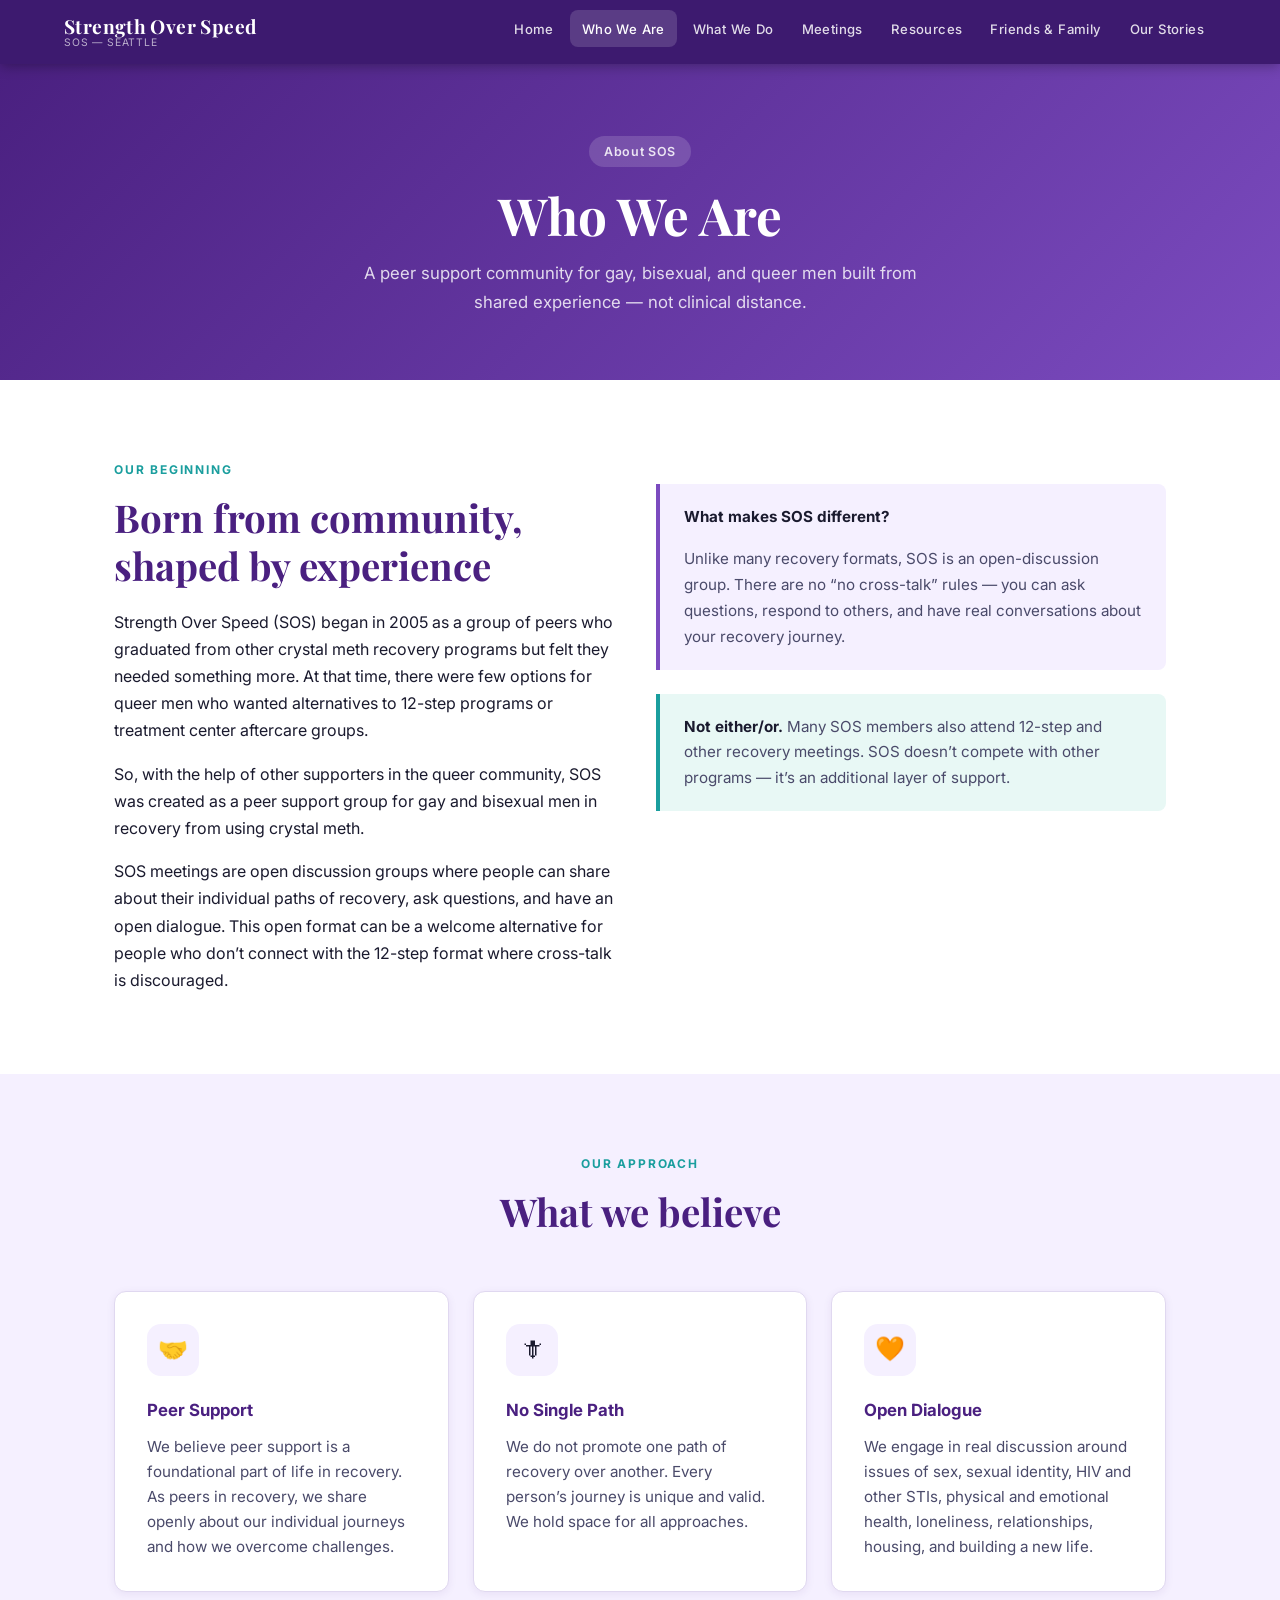
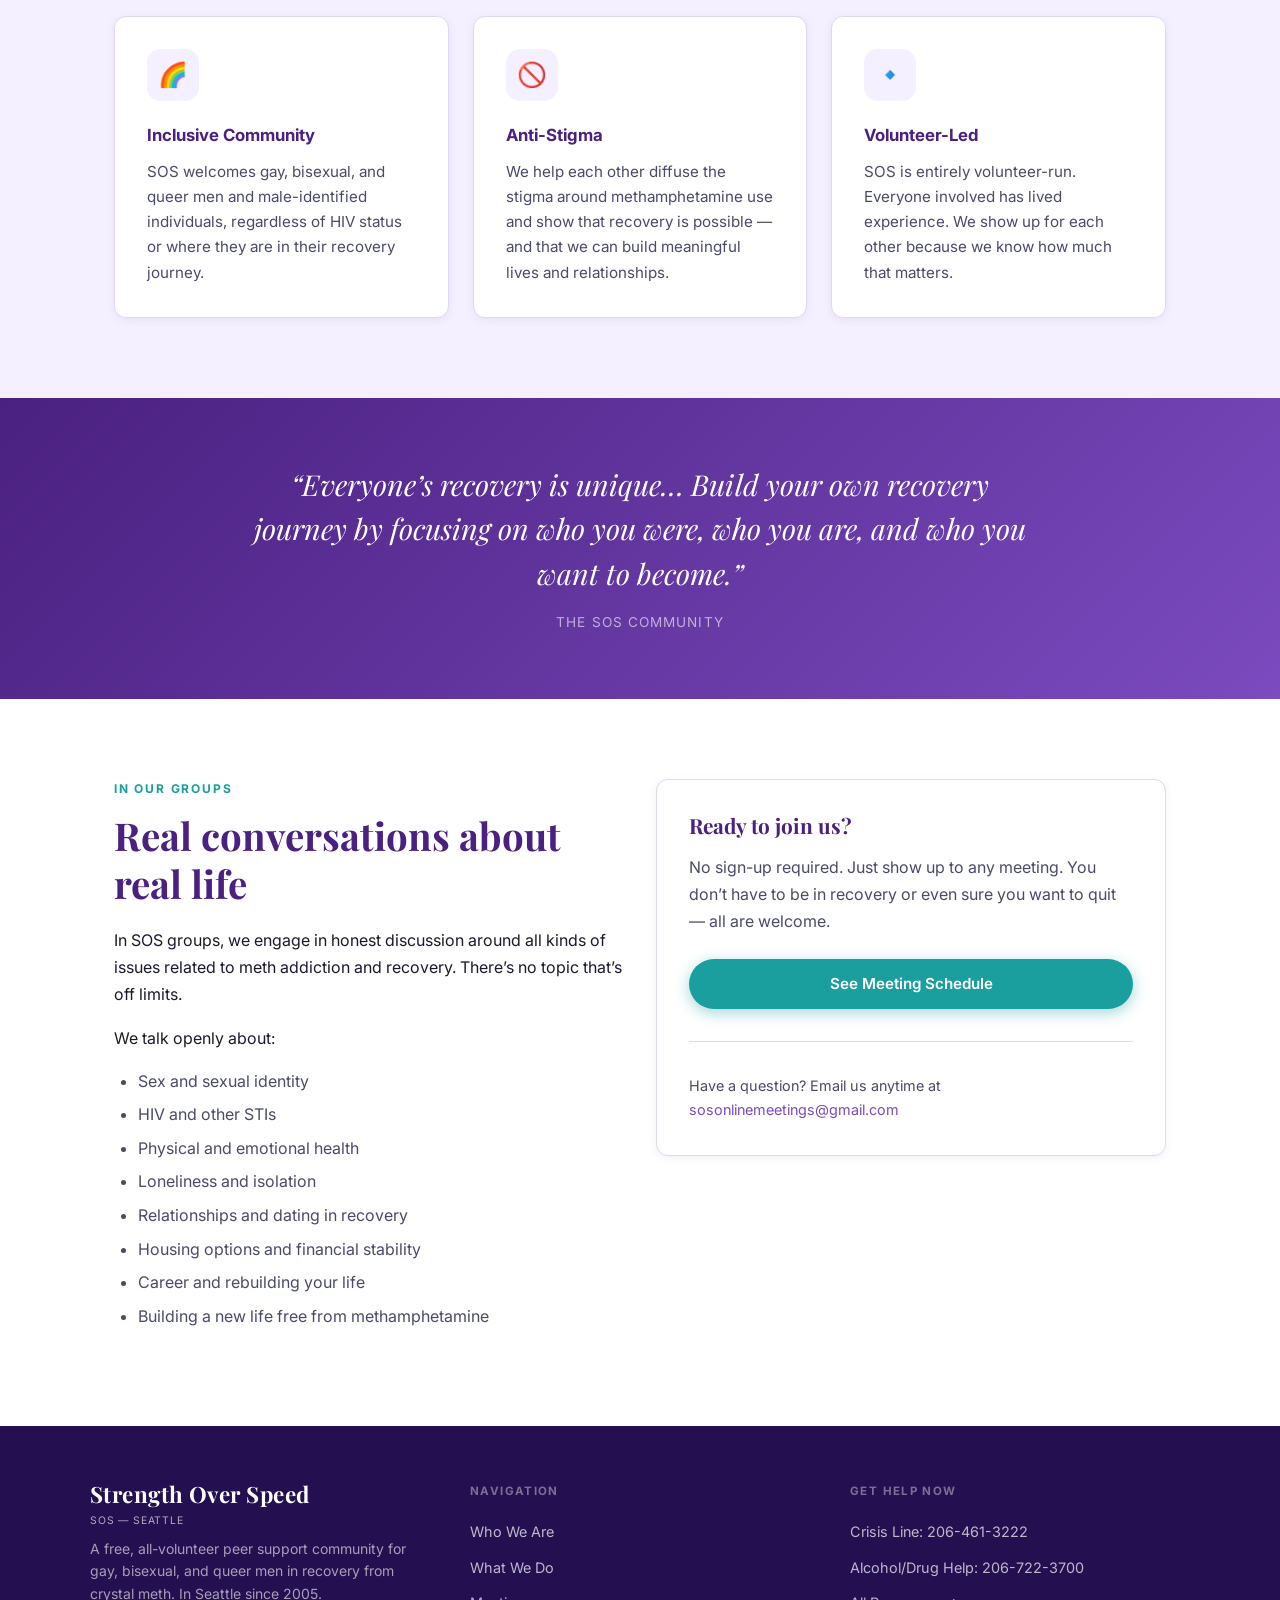
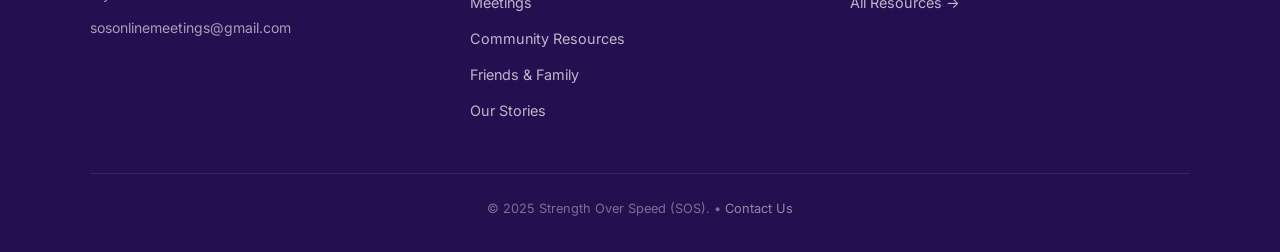
==== about.html @ fee7158a "Add files via upload" ====
<!DOCTYPE html>
<html lang="en">
<head>
  <meta charset="UTF-8">
  <meta name="viewport" content="width=device-width, initial-scale=1.0">
  <title>Who We Are — Strength Over Speed (SOS)</title>
  <meta name="description" content="Learn about Strength Over Speed (SOS) — a peer-led crystal meth recovery community for gay, bisexual, and queer men in Seattle, founded in 2005.">
  <link rel="stylesheet" href="style.css">
</head>
<body>

<nav class="nav" role="navigation">
  <div class="nav__inner">
    <a class="nav__logo" href="index.html">
      <span class="nav__logo-main">Strength Over Speed</span>
      <span class="nav__logo-sub">SOS &mdash; Seattle</span>
    </a>
    <button class="nav__toggle" aria-label="Toggle menu" onclick="this.classList.toggle('open'); document.getElementById('navlinks').classList.toggle('open')">
      <span></span><span></span><span></span>
    </button>
    <ul class="nav__links" id="navlinks">
      <li><a href="index.html">Home</a></li>
      <li><a href="about.html" class="active">Who We Are</a></li>
      <li><a href="what-we-do.html">What We Do</a></li>
      <li><a href="meetings.html">Meetings</a></li>
      <li><a href="resources.html">Resources</a></li>
      <li><a href="friends-family.html">Friends &amp; Family</a></li>
      <li><a href="our-stories.html">Our Stories</a></li>
    </ul>
  </div>
</nav>

<section class="page-hero">
  <span class="pill" style="background: rgba(255,255,255,0.15); color: rgba(255,255,255,0.85); border-color: transparent; margin-bottom: 1rem;">About SOS</span>
  <h1 class="page-hero__title">Who We Are</h1>
  <p class="page-hero__desc">
    A peer support community for gay, bisexual, and queer men built from shared experience &mdash; not clinical distance.
  </p>
</section>

<section class="section section--alt">
  <div class="container">
    <div class="grid-2">
      <div>
        <p class="section-header__eyebrow" style="text-align:left;">Our Beginning</p>
        <h2 style="margin-bottom: 1.25rem;">Born from community, shaped by experience</h2>
        <p>
          Strength Over Speed (SOS) began in 2005 as a group of peers who graduated from
          other crystal meth recovery programs but felt they needed something more.
          At that time, there were few options for queer men who wanted alternatives to
          12-step programs or treatment center aftercare groups.
        </p>
        <p>
          So, with the help of other supporters in the queer community, SOS was created
          as a peer support group for gay and bisexual men in recovery from using crystal meth.
        </p>
        <p>
          SOS meetings are open discussion groups where people can share about their individual
          paths of recovery, ask questions, and have an open dialogue. This open format can be
          a welcome alternative for people who don&rsquo;t connect with the 12-step format
          where cross-talk is discouraged.
        </p>
      </div>
      <div>
        <div class="callout">
          <p>
            <strong>What makes SOS different?</strong>
          </p>
          <p>
            Unlike many recovery formats, SOS is an open-discussion group. There are no
            &ldquo;no cross-talk&rdquo; rules &mdash; you can ask questions, respond to others,
            and have real conversations about your recovery journey.
          </p>
        </div>
        <div class="callout callout--teal" style="margin-top: 1rem;">
          <p>
            <strong>Not either/or.</strong> Many SOS members also attend 12-step
            and other recovery meetings. SOS doesn&rsquo;t compete with other programs &mdash;
            it&rsquo;s an additional layer of support.
          </p>
        </div>
      </div>
    </div>
  </div>
</section>

<!-- Our Approach -->
<section class="section section--tinted">
  <div class="container">
    <div class="section-header">
      <p class="section-header__eyebrow">Our Approach</p>
      <h2 class="section-header__title">What we believe</h2>
    </div>
    <div class="grid-3">
      <div class="card">
        <div class="card__icon">&#129309;</div>
        <p class="card__title">Peer Support</p>
        <p class="card__body">
          We believe peer support is a foundational part of life in recovery.
          As peers in recovery, we share openly about our individual journeys
          and how we overcome challenges.
        </p>
      </div>
      <div class="card">
        <div class="card__icon">&#128481;</div>
        <p class="card__title">No Single Path</p>
        <p class="card__body">
          We do not promote one path of recovery over another. Every person&rsquo;s
          journey is unique and valid. We hold space for all approaches.
        </p>
      </div>
      <div class="card">
        <div class="card__icon">&#129505;</div>
        <p class="card__title">Open Dialogue</p>
        <p class="card__body">
          We engage in real discussion around issues of sex, sexual identity,
          HIV and other STIs, physical and emotional health, loneliness, relationships,
          housing, and building a new life.
        </p>
      </div>
      <div class="card">
        <div class="card__icon">&#127752;</div>
        <p class="card__title">Inclusive Community</p>
        <p class="card__body">
          SOS welcomes gay, bisexual, and queer men and male-identified individuals,
          regardless of HIV status or where they are in their recovery journey.
        </p>
      </div>
      <div class="card">
        <div class="card__icon">&#128683;</div>
        <p class="card__title">Anti-Stigma</p>
        <p class="card__body">
          We help each other diffuse the stigma around methamphetamine use and show
          that recovery is possible &mdash; and that we can build meaningful lives and
          relationships.
        </p>
      </div>
      <div class="card">
        <div class="card__icon">&#128313;</div>
        <p class="card__title">Volunteer-Led</p>
        <p class="card__body">
          SOS is entirely volunteer-run. Everyone involved has lived experience.
          We show up for each other because we know how much that matters.
        </p>
      </div>
    </div>
  </div>
</section>

<!-- Quote -->
<div class="quote-block">
  <p class="quote-block__text">
    &ldquo;Everyone&rsquo;s recovery is unique&hellip;
    Build your own recovery journey by focusing on who you were, who you are,
    and who you want to become.&rdquo;
  </p>
  <p class="quote-block__attr">The SOS Community</p>
</div>

<!-- What We Talk About -->
<section class="section section--alt">
  <div class="container">
    <div class="grid-2">
      <div>
        <p class="section-header__eyebrow" style="text-align:left;">In Our Groups</p>
        <h2 style="margin-bottom: 1.25rem;">Real conversations about real life</h2>
        <p>
          In SOS groups, we engage in honest discussion around all kinds of issues related to
          meth addiction and recovery. There&rsquo;s no topic that&rsquo;s off limits.
        </p>
        <p>We talk openly about:</p>
        <ul style="color: var(--text-mid);">
          <li>Sex and sexual identity</li>
          <li>HIV and other STIs</li>
          <li>Physical and emotional health</li>
          <li>Loneliness and isolation</li>
          <li>Relationships and dating in recovery</li>
          <li>Housing options and financial stability</li>
          <li>Career and rebuilding your life</li>
          <li>Building a new life free from methamphetamine</li>
        </ul>
      </div>
      <div>
        <div class="card">
          <h3 style="margin-bottom: 1rem; font-size: 1.3rem;">Ready to join us?</h3>
          <p style="color: var(--text-mid); margin-bottom: 1.5rem;">
            No sign-up required. Just show up to any meeting. You don&rsquo;t have to be
            in recovery or even sure you want to quit &mdash; all are welcome.
          </p>
          <a href="meetings.html" class="btn btn--primary" style="width: 100%; text-align: center; display: block;">
            See Meeting Schedule
          </a>
          <div class="divider"></div>
          <p style="font-size: 0.9rem; color: var(--text-mid);">
            Have a question? Email us anytime at<br>
            <a href="mailto:sosonlinemeetings@gmail.com">sosonlinemeetings@gmail.com</a>
          </p>
        </div>
      </div>
    </div>
  </div>
</section>

<footer class="footer">
  <div class="footer__inner">
    <div class="footer__brand">
      <a class="nav__logo" href="index.html" style="margin-bottom: 0.75rem;">
        <span class="nav__logo-main">Strength Over Speed</span>
        <span class="nav__logo-sub">SOS &mdash; Seattle</span>
      </a>
      <p>A free, all-volunteer peer support community for gay, bisexual, and queer men in recovery from crystal meth. In Seattle since 2005.</p>
      <p style="margin-top: 0.75rem;"><a href="mailto:sosonlinemeetings@gmail.com" style="color: rgba(255,255,255,0.6);">sosonlinemeetings@gmail.com</a></p>
    </div>
    <div>
      <p class="footer__heading">Navigation</p>
      <ul class="footer__links">
        <li><a href="about.html">Who We Are</a></li>
        <li><a href="what-we-do.html">What We Do</a></li>
        <li><a href="meetings.html">Meetings</a></li>
        <li><a href="resources.html">Community Resources</a></li>
        <li><a href="friends-family.html">Friends &amp; Family</a></li>
        <li><a href="our-stories.html">Our Stories</a></li>
      </ul>
    </div>
    <div>
      <p class="footer__heading">Get Help Now</p>
      <ul class="footer__links">
        <li><a href="tel:206-461-3222">Crisis Line: 206-461-3222</a></li>
        <li><a href="tel:206-722-3700">Alcohol/Drug Help: 206-722-3700</a></li>
        <li><a href="resources.html">All Resources &rarr;</a></li>
      </ul>
    </div>
  </div>
  <div class="footer__bottom">
    <p>&copy; 2025 Strength Over Speed (SOS). &bull; <a href="mailto:sosonlinemeetings@gmail.com">Contact Us</a></p>
  </div>
</footer>

</body>
</html>
---- style.css ----
/* ============================================================
   Strength Over Speed (SOS) — Modern Website Stylesheet
   ============================================================ */

/* --- Google Fonts --- */
@import url('https://fonts.googleapis.com/css2?family=Inter:wght@300;400;500;600;700&family=Playfair+Display:wght@600;700&display=swap');

/* --- CSS Variables --- */
:root {
  --purple-deep:   #4A2080;
  --purple-mid:    #7B4BBF;
  --purple-light:  #E8DEFF;
  --purple-pale:   #F5F0FF;
  --teal:          #1A9E9E;
  --teal-dark:     #147070;
  --pink:          #D4358E;
  --text-dark:     #1A1A2E;
  --text-mid:      #4A4A6A;
  --text-light:    #767698;
  --bg:            #FAFAF8;
  --white:         #FFFFFF;
  --border:        #E0D8F0;
  --nav-bg:        #3D1A6F;
  --footer-bg:     #240F50;
  --shadow-sm:     0 2px 8px rgba(74, 32, 128, 0.08);
  --shadow-md:     0 4px 20px rgba(74, 32, 128, 0.12);
  --shadow-lg:     0 8px 40px rgba(74, 32, 128, 0.18);
  --radius:        12px;
  --radius-sm:     8px;
  --transition:    all 0.25s ease;
}

/* --- Reset & Base --- */
*, *::before, *::after { box-sizing: border-box; margin: 0; padding: 0; }

html { scroll-behavior: smooth; font-size: 16px; }

body {
  font-family: 'Inter', system-ui, sans-serif;
  background: var(--bg);
  color: var(--text-dark);
  line-height: 1.7;
  -webkit-font-smoothing: antialiased;
}

img { max-width: 100%; display: block; }

a { color: var(--purple-mid); text-decoration: none; transition: var(--transition); }
a:hover { color: var(--teal); }

/* --- Typography --- */
h1, h2, h3, h4 {
  font-family: 'Playfair Display', Georgia, serif;
  line-height: 1.25;
  color: var(--purple-deep);
}
h1 { font-size: clamp(2rem, 5vw, 3.2rem); }
h2 { font-size: clamp(1.6rem, 3.5vw, 2.4rem); }
h3 { font-size: clamp(1.2rem, 2.5vw, 1.6rem); }
h4 { font-size: 1.1rem; }

p { margin-bottom: 1rem; }
p:last-child { margin-bottom: 0; }

ul, ol { padding-left: 1.5rem; margin-bottom: 1rem; }
li { margin-bottom: 0.4rem; }

/* --- Layout --- */
.container {
  width: 100%;
  max-width: 1100px;
  margin: 0 auto;
  padding: 0 1.5rem;
}

.section {
  padding: 5rem 0;
}
.section--alt {
  background: var(--white);
}
.section--tinted {
  background: var(--purple-pale);
}

/* --- Navigation --- */
.nav {
  background: var(--nav-bg);
  position: sticky;
  top: 0;
  z-index: 1000;
  box-shadow: 0 2px 12px rgba(0,0,0,0.3);
}

.nav__inner {
  display: flex;
  align-items: center;
  justify-content: space-between;
  padding: 0 1.5rem;
  height: 64px;
  max-width: 1200px;
  margin: 0 auto;
}

.nav__logo {
  display: flex;
  flex-direction: column;
  line-height: 1.1;
  text-decoration: none;
}
.nav__logo-main {
  font-family: 'Playfair Display', serif;
  font-size: 1.2rem;
  font-weight: 700;
  color: #FFFFFF;
  letter-spacing: 0.02em;
}
.nav__logo-sub {
  font-size: 0.65rem;
  font-weight: 400;
  color: rgba(255,255,255,0.65);
  letter-spacing: 0.08em;
  text-transform: uppercase;
}

.nav__links {
  display: flex;
  list-style: none;
  padding: 0;
  margin: 0;
  gap: 0.25rem;
}

.nav__links a {
  display: block;
  padding: 0.45rem 0.75rem;
  color: rgba(255,255,255,0.85);
  font-size: 0.82rem;
  font-weight: 500;
  letter-spacing: 0.03em;
  border-radius: var(--radius-sm);
  text-decoration: none;
  transition: var(--transition);
  white-space: nowrap;
}
.nav__links a:hover,
.nav__links a.active {
  background: rgba(255,255,255,0.15);
  color: #FFFFFF;
}

/* Hamburger */
.nav__toggle {
  display: none;
  flex-direction: column;
  gap: 5px;
  cursor: pointer;
  padding: 6px;
  background: none;
  border: none;
}
.nav__toggle span {
  display: block;
  width: 24px;
  height: 2px;
  background: #FFFFFF;
  border-radius: 2px;
  transition: var(--transition);
}

/* --- Hero --- */
.hero {
  background: linear-gradient(135deg, var(--purple-deep) 0%, #6B3FA0 60%, var(--teal-dark) 100%);
  color: white;
  padding: 7rem 1.5rem 6rem;
  text-align: center;
  position: relative;
  overflow: hidden;
}
.hero::before {
  content: '';
  position: absolute;
  inset: 0;
  background: url("data:image/svg+xml,%3Csvg width='60' height='60' viewBox='0 0 60 60' xmlns='http://www.w3.org/2000/svg'%3E%3Cg fill='none' fill-rule='evenodd'%3E%3Cg fill='%23ffffff' fill-opacity='0.04'%3E%3Cpath d='M36 34v-4h-2v4h-4v2h4v4h2v-4h4v-2h-4zm0-30V0h-2v4h-4v2h4v4h2V6h4V4h-4zM6 34v-4H4v4H0v2h4v4h2v-4h4v-2H6zM6 4V0H4v4H0v2h4v4h2V6h4V4H6z'/%3E%3C/g%3E%3C/g%3E%3C/svg%3E");
}

.hero__eyebrow {
  font-size: 0.8rem;
  font-weight: 600;
  letter-spacing: 0.15em;
  text-transform: uppercase;
  color: rgba(255,255,255,0.7);
  margin-bottom: 1.25rem;
}
.hero__title {
  font-family: 'Playfair Display', serif;
  font-size: clamp(2.2rem, 6vw, 4rem);
  font-weight: 700;
  color: #FFFFFF;
  margin-bottom: 1.5rem;
  position: relative;
}
.hero__title em {
  font-style: normal;
  color: #A8EDEA;
}
.hero__tagline {
  font-size: clamp(1rem, 2.5vw, 1.25rem);
  color: rgba(255,255,255,0.88);
  max-width: 680px;
  margin: 0 auto 2rem;
  line-height: 1.65;
  position: relative;
}
.hero__tagline strong {
  color: #FDE8D0;
}
.hero__cta-group {
  display: flex;
  gap: 1rem;
  justify-content: center;
  flex-wrap: wrap;
  position: relative;
}

/* --- Buttons --- */
.btn {
  display: inline-block;
  padding: 0.75rem 1.75rem;
  border-radius: 50px;
  font-weight: 600;
  font-size: 0.95rem;
  text-decoration: none;
  cursor: pointer;
  transition: var(--transition);
  white-space: nowrap;
}
.btn--primary {
  background: var(--teal);
  color: #FFFFFF;
  box-shadow: 0 4px 15px rgba(26,158,158,0.4);
}
.btn--primary:hover {
  background: var(--teal-dark);
  transform: translateY(-2px);
  box-shadow: 0 6px 20px rgba(26,158,158,0.5);
  color: #FFFFFF;
}
.btn--outline {
  background: transparent;
  border: 2px solid rgba(255,255,255,0.7);
  color: #FFFFFF;
}
.btn--outline:hover {
  background: rgba(255,255,255,0.15);
  border-color: #FFFFFF;
  color: #FFFFFF;
  transform: translateY(-2px);
}
.btn--purple {
  background: var(--purple-deep);
  color: #FFFFFF;
  box-shadow: var(--shadow-sm);
}
.btn--purple:hover {
  background: var(--purple-mid);
  transform: translateY(-2px);
  color: #FFFFFF;
}

/* --- Cards --- */
.card {
  background: var(--white);
  border-radius: var(--radius);
  padding: 2rem;
  box-shadow: var(--shadow-sm);
  border: 1px solid var(--border);
  transition: var(--transition);
}
.card:hover {
  box-shadow: var(--shadow-md);
  transform: translateY(-3px);
}
.card__icon {
  width: 52px;
  height: 52px;
  background: var(--purple-pale);
  border-radius: 14px;
  display: flex;
  align-items: center;
  justify-content: center;
  font-size: 1.5rem;
  margin-bottom: 1.25rem;
}
.card__title {
  font-family: 'Inter', sans-serif;
  font-weight: 700;
  font-size: 1.05rem;
  color: var(--purple-deep);
  margin-bottom: 0.6rem;
}
.card__body {
  color: var(--text-mid);
  font-size: 0.95rem;
  line-height: 1.65;
}

/* --- Grid Layouts --- */
.grid-3 {
  display: grid;
  grid-template-columns: repeat(auto-fit, minmax(280px, 1fr));
  gap: 1.5rem;
}
.grid-2 {
  display: grid;
  grid-template-columns: repeat(auto-fit, minmax(320px, 1fr));
  gap: 2rem;
  align-items: start;
}

/* --- Section Headers --- */
.section-header {
  text-align: center;
  max-width: 680px;
  margin: 0 auto 3.5rem;
}
.section-header__eyebrow {
  font-size: 0.75rem;
  font-weight: 700;
  letter-spacing: 0.15em;
  text-transform: uppercase;
  color: var(--teal);
  margin-bottom: 0.75rem;
}
.section-header__title {
  margin-bottom: 1rem;
}
.section-header__desc {
  color: var(--text-mid);
  font-size: 1.05rem;
}

/* --- Page Hero (inner pages) --- */
.page-hero {
  background: linear-gradient(135deg, var(--purple-deep) 0%, #7B4BBF 100%);
  padding: 4.5rem 1.5rem 4rem;
  text-align: center;
  color: white;
}
.page-hero__title {
  color: #FFFFFF;
  margin-bottom: 0.75rem;
}
.page-hero__desc {
  color: rgba(255,255,255,0.82);
  font-size: 1.05rem;
  max-width: 560px;
  margin: 0 auto;
}

/* --- Quote Block --- */
.quote-block {
  background: linear-gradient(135deg, var(--purple-deep), var(--purple-mid));
  color: white;
  padding: 4rem 2rem;
  text-align: center;
  position: relative;
}
.quote-block__text {
  font-family: 'Playfair Display', serif;
  font-size: clamp(1.3rem, 3vw, 1.8rem);
  font-style: italic;
  line-height: 1.55;
  max-width: 780px;
  margin: 0 auto 1rem;
  color: #FFFFFF;
}
.quote-block__attr {
  font-size: 0.85rem;
  color: rgba(255,255,255,0.6);
  letter-spacing: 0.08em;
  text-transform: uppercase;
}

/* --- Meetings Table --- */
.meetings-table {
  width: 100%;
  border-collapse: separate;
  border-spacing: 0;
  border-radius: var(--radius);
  overflow: hidden;
  box-shadow: var(--shadow-md);
}
.meetings-table thead {
  background: var(--purple-deep);
  color: white;
}
.meetings-table thead th {
  padding: 1rem 1.5rem;
  text-align: left;
  font-family: 'Inter', sans-serif;
  font-weight: 600;
  font-size: 0.85rem;
  letter-spacing: 0.06em;
  text-transform: uppercase;
}
.meetings-table tbody tr {
  background: var(--white);
  border-bottom: 1px solid var(--border);
  transition: var(--transition);
}
.meetings-table tbody tr:last-child { border-bottom: none; }
.meetings-table tbody tr:hover { background: var(--purple-pale); }
.meetings-table td {
  padding: 1rem 1.5rem;
  font-size: 0.95rem;
  color: var(--text-dark);
  vertical-align: middle;
}
.meetings-table td:first-child {
  font-weight: 600;
  color: var(--purple-deep);
}
.badge {
  display: inline-block;
  padding: 0.2rem 0.65rem;
  border-radius: 20px;
  font-size: 0.73rem;
  font-weight: 600;
  letter-spacing: 0.04em;
  text-transform: uppercase;
}
.badge--online {
  background: #D0F7F0;
  color: var(--teal-dark);
}
.badge--inperson {
  background: var(--purple-light);
  color: var(--purple-deep);
}

/* --- Resource Cards --- */
.resource-section__title {
  font-family: 'Inter', sans-serif;
  font-size: 0.7rem;
  font-weight: 700;
  letter-spacing: 0.12em;
  text-transform: uppercase;
  color: var(--teal-dark);
  border-bottom: 2px solid var(--teal);
  padding-bottom: 0.5rem;
  margin-bottom: 1.25rem;
}
.resource-list {
  list-style: none;
  padding: 0;
  margin: 0;
}
.resource-list li {
  padding: 0.85rem 0;
  border-bottom: 1px solid var(--border);
  display: flex;
  flex-direction: column;
  gap: 0.2rem;
}
.resource-list li:last-child { border-bottom: none; }
.resource-list .resource-name {
  font-weight: 600;
  color: var(--text-dark);
  font-size: 0.95rem;
}
.resource-list .resource-phone {
  font-size: 0.85rem;
  color: var(--teal-dark);
}
.resource-list .resource-desc {
  font-size: 0.82rem;
  color: var(--text-mid);
}
.resource-list a {
  font-size: 0.82rem;
  color: var(--purple-mid);
}

/* --- Callout Box --- */
.callout {
  background: var(--purple-pale);
  border-left: 4px solid var(--purple-mid);
  border-radius: 0 var(--radius-sm) var(--radius-sm) 0;
  padding: 1.25rem 1.5rem;
  margin: 1.5rem 0;
}
.callout--teal {
  background: #E8F8F5;
  border-left-color: var(--teal);
}
.callout p { color: var(--text-mid); font-size: 0.95rem; }
.callout strong { color: var(--text-dark); }

/* --- Footer --- */
.footer {
  background: var(--footer-bg);
  color: rgba(255,255,255,0.75);
  padding: 3.5rem 1.5rem 2rem;
}
.footer__inner {
  max-width: 1100px;
  margin: 0 auto;
  display: grid;
  grid-template-columns: repeat(auto-fit, minmax(220px, 1fr));
  gap: 2.5rem;
}
.footer__brand .nav__logo-main {
  font-size: 1.4rem;
  margin-bottom: 0.5rem;
}
.footer__brand p {
  font-size: 0.875rem;
  line-height: 1.6;
  color: rgba(255,255,255,0.6);
  margin-bottom: 0;
}
.footer__heading {
  font-family: 'Inter', sans-serif;
  font-size: 0.72rem;
  font-weight: 700;
  letter-spacing: 0.12em;
  text-transform: uppercase;
  color: rgba(255,255,255,0.4);
  margin-bottom: 1rem;
}
.footer__links {
  list-style: none;
  padding: 0;
  margin: 0;
}
.footer__links li { margin-bottom: 0.55rem; }
.footer__links a {
  color: rgba(255,255,255,0.7);
  font-size: 0.9rem;
  text-decoration: none;
  transition: var(--transition);
}
.footer__links a:hover { color: #FFFFFF; }

.footer__bottom {
  max-width: 1100px;
  margin: 2.5rem auto 0;
  padding-top: 1.5rem;
  border-top: 1px solid rgba(255,255,255,0.1);
  text-align: center;
  font-size: 0.8rem;
  color: rgba(255,255,255,0.4);
}
.footer__bottom a { color: rgba(255,255,255,0.5); }
.footer__bottom a:hover { color: #FFFFFF; }

/* --- Utility --- */
.text-center { text-align: center; }
.mt-1 { margin-top: 1rem; }
.mt-2 { margin-top: 2rem; }
.mt-3 { margin-top: 3rem; }
.mb-2 { margin-bottom: 2rem; }

.pill {
  display: inline-block;
  background: var(--purple-pale);
  color: var(--purple-mid);
  border: 1px solid var(--purple-light);
  border-radius: 50px;
  padding: 0.25rem 0.9rem;
  font-size: 0.78rem;
  font-weight: 600;
  letter-spacing: 0.05em;
}

.divider {
  height: 1px;
  background: var(--border);
  margin: 2rem 0;
}

/* --- Responsive --- */
@media (max-width: 768px) {
  .nav__links {
    display: none;
    position: absolute;
    top: 64px;
    left: 0;
    right: 0;
    background: var(--nav-bg);
    flex-direction: column;
    padding: 1rem;
    box-shadow: 0 8px 20px rgba(0,0,0,0.3);
    gap: 0.15rem;
  }
  .nav__links.open { display: flex; }
  .nav__links a { padding: 0.65rem 1rem; font-size: 0.9rem; }
  .nav__toggle { display: flex; }
  .section { padding: 3.5rem 0; }
  .hero { padding: 5rem 1.5rem 4rem; }
  .meetings-table { font-size: 0.88rem; }
  .meetings-table thead th,
  .meetings-table td { padding: 0.75rem 1rem; }
}

@media (max-width: 480px) {
  .hero__cta-group { flex-direction: column; align-items: center; }
  .btn { width: 100%; max-width: 280px; text-align: center; }
}
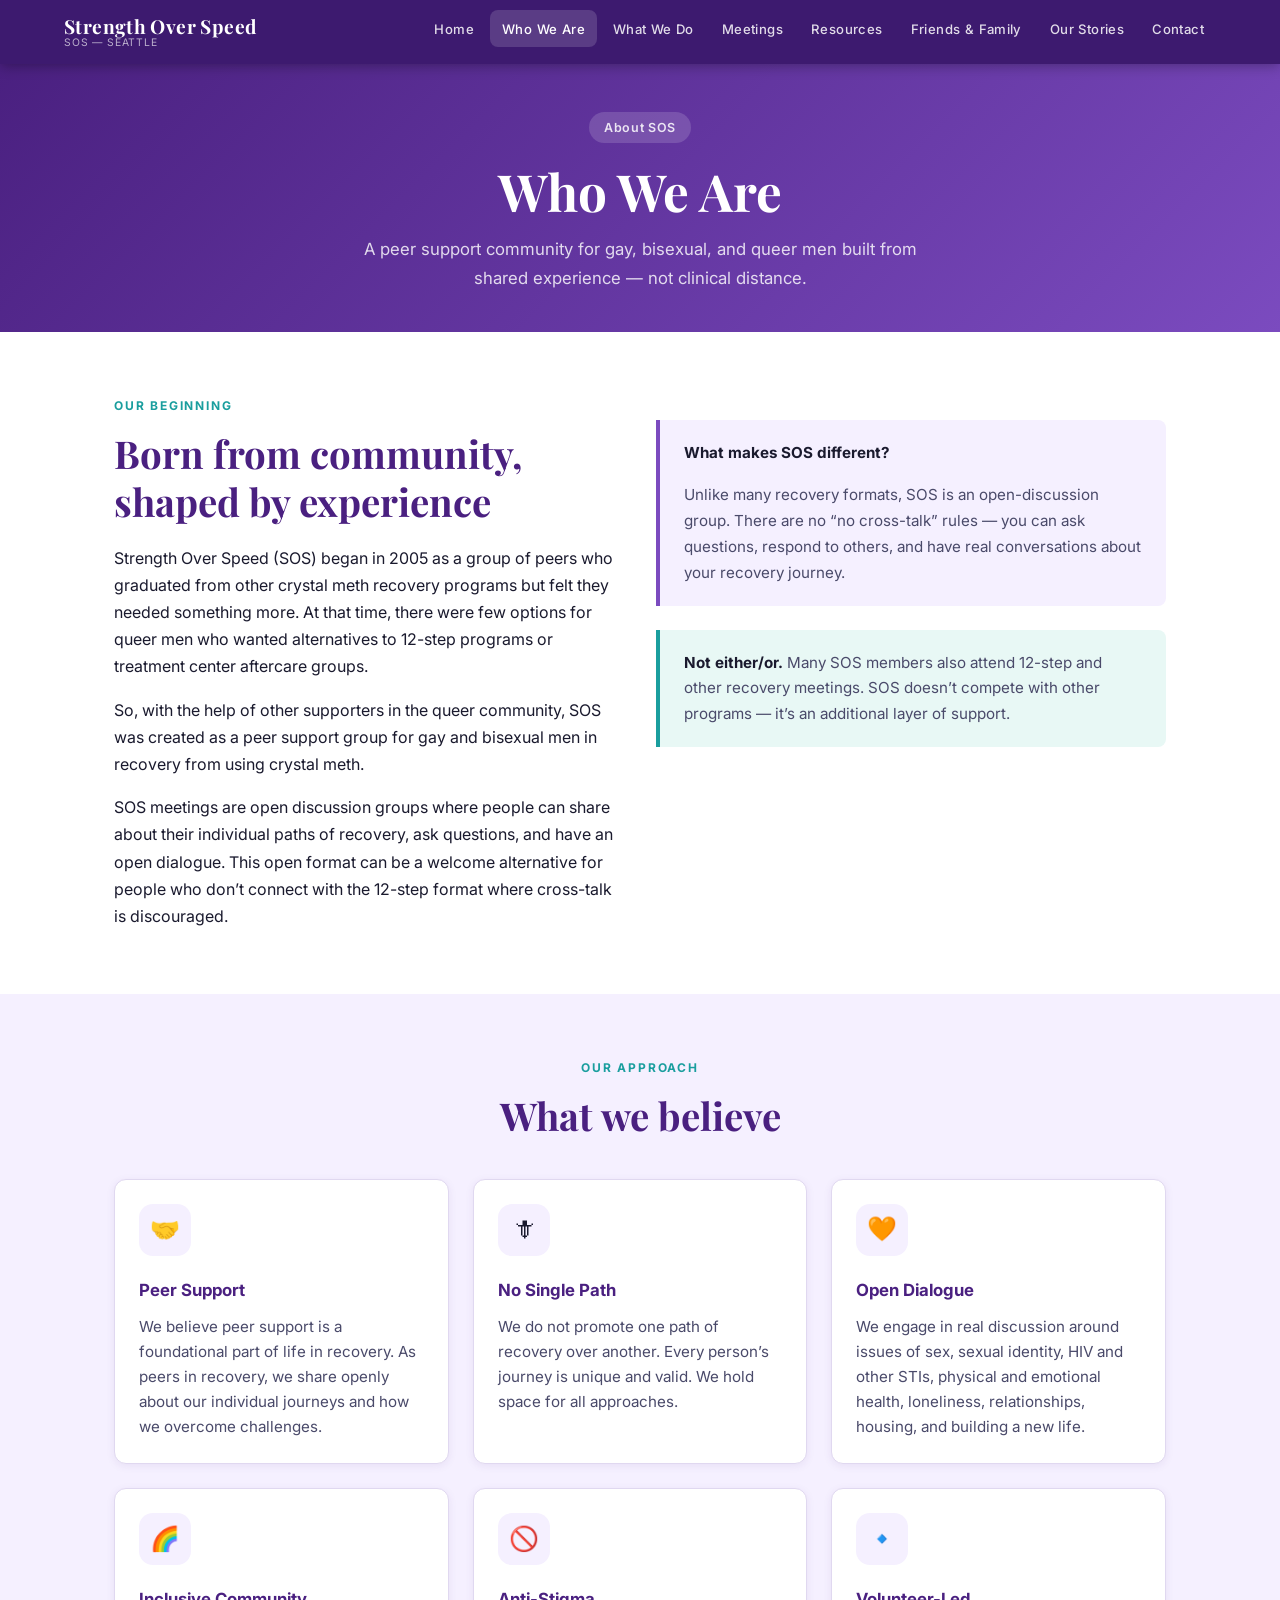
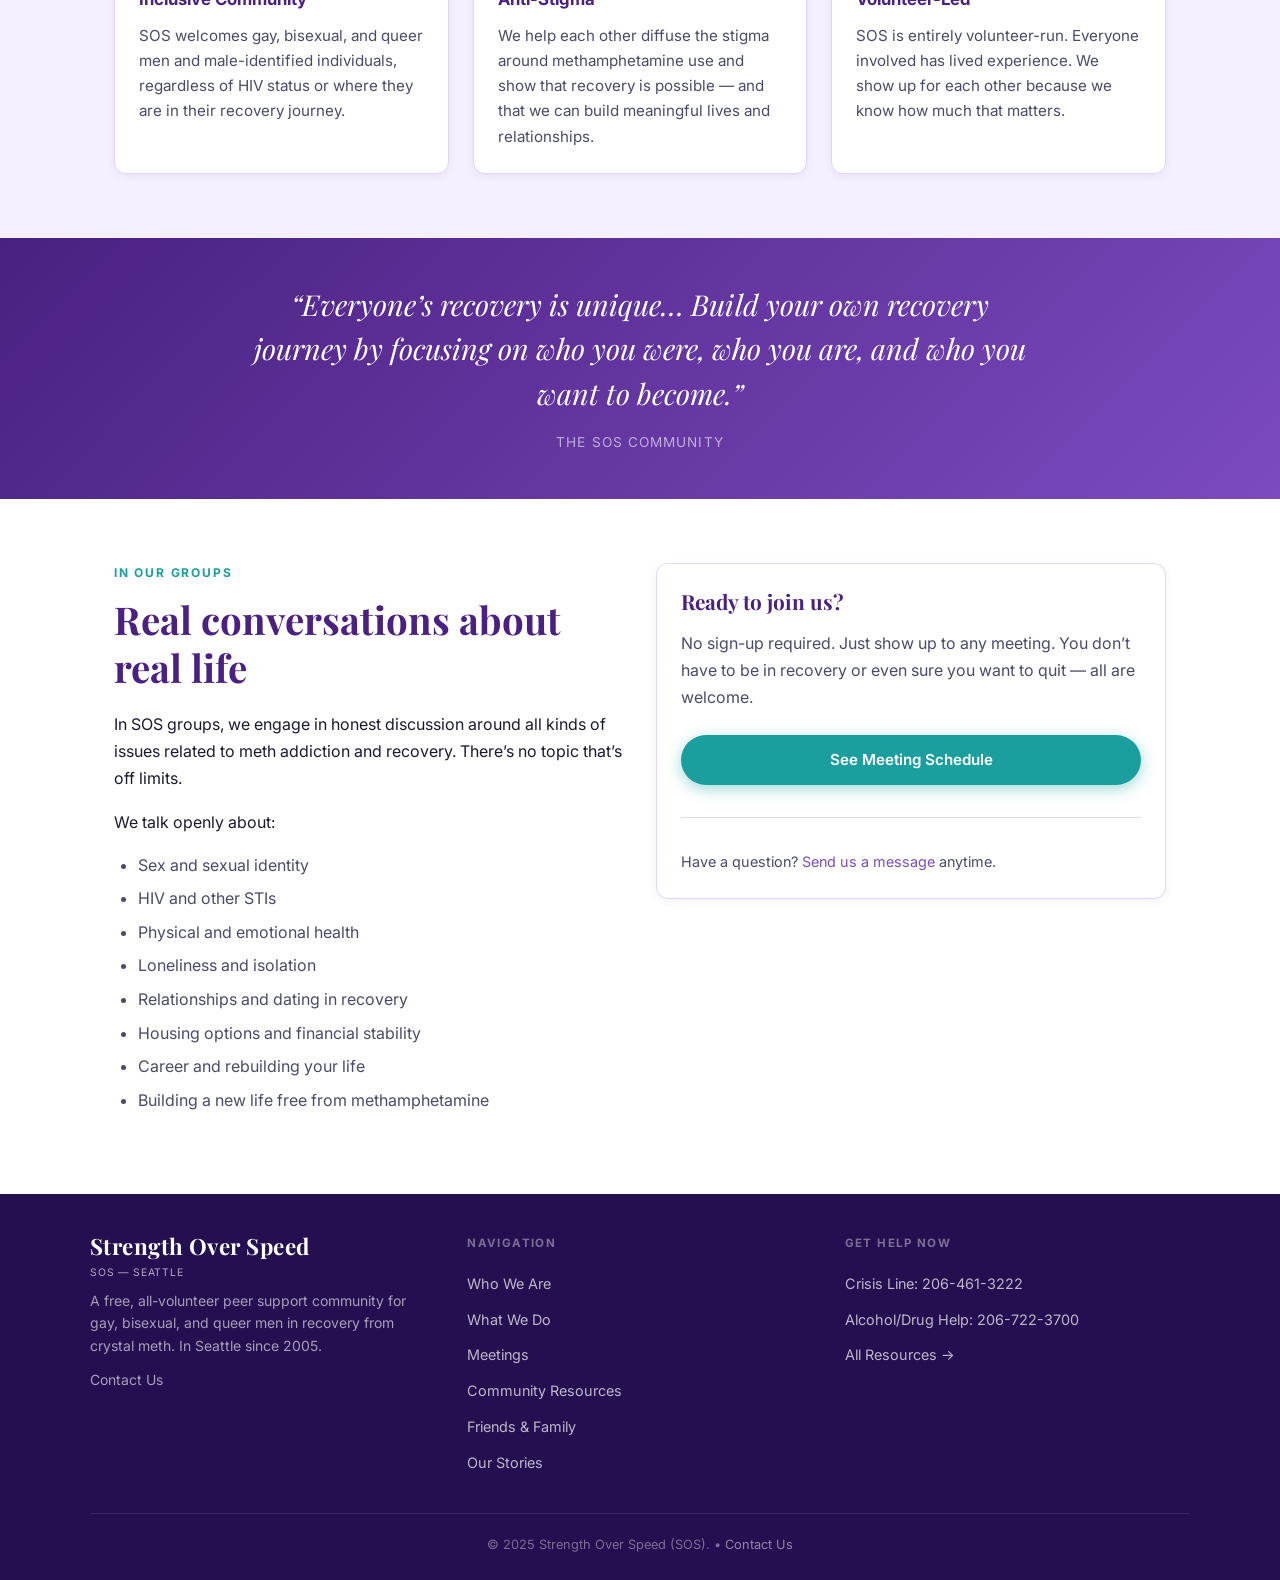
==== commit 235032b9: "Add contact form page and replace email links site-wide - Create contact.html with Name, Email, Mess" ====
--- a/about.html
+++ b/about.html
@@ -3,8 +3,9 @@
 <head>
   <meta charset="UTF-8">
   <meta name="viewport" content="width=device-width, initial-scale=1.0">
-  <title>Who We Are — Strength Over Speed (SOS)</title>
+  <title>Who We Are — Strength Over Speed - Seattle</title>
   <meta name="description" content="Learn about Strength Over Speed (SOS) — a peer-led crystal meth recovery community for gay, bisexual, and queer men in Seattle, founded in 2005.">
+  <link rel="icon" type="image/svg+xml" href="https://strengthoverspeed.net/soslogo.svg">
   <link rel="stylesheet" href="style.css">
 </head>
 <body>
@@ -26,6 +27,7 @@
       <li><a href="resources.html">Resources</a></li>
       <li><a href="friends-family.html">Friends &amp; Family</a></li>
       <li><a href="our-stories.html">Our Stories</a></li>
+      <li><a href="contact.html">Contact</a></li>
     </ul>
   </div>
 </nav>
@@ -192,8 +194,7 @@
           </a>
           <div class="divider"></div>
           <p style="font-size: 0.9rem; color: var(--text-mid);">
-            Have a question? Email us anytime at<br>
-            <a href="mailto:sosonlinemeetings@gmail.com">sosonlinemeetings@gmail.com</a>
+            Have a question? <a href="contact.html">Send us a message</a> anytime.
           </p>
         </div>
       </div>
@@ -209,7 +210,7 @@
         <span class="nav__logo-sub">SOS &mdash; Seattle</span>
       </a>
       <p>A free, all-volunteer peer support community for gay, bisexual, and queer men in recovery from crystal meth. In Seattle since 2005.</p>
-      <p style="margin-top: 0.75rem;"><a href="mailto:sosonlinemeetings@gmail.com" style="color: rgba(255,255,255,0.6);">sosonlinemeetings@gmail.com</a></p>
+      <p style="margin-top: 0.75rem;"><a href="contact.html" style="color: rgba(255,255,255,0.6);">Contact Us</a></p>
     </div>
     <div>
       <p class="footer__heading">Navigation</p>
@@ -232,7 +233,7 @@
     </div>
   </div>
   <div class="footer__bottom">
-    <p>&copy; 2025 Strength Over Speed (SOS). &bull; <a href="mailto:sosonlinemeetings@gmail.com">Contact Us</a></p>
+    <p>&copy; 2025 Strength Over Speed (SOS). &bull; <a href="contact.html">Contact Us</a></p>
   </div>
 </footer>
 
--- a/style.css
+++ b/style.css
@@ -74,7 +74,7 @@
 }
 
 .section {
-  padding: 5rem 0;
+  padding: 4rem 0;
 }
 .section--alt {
   background: var(--white);
@@ -190,14 +190,14 @@
   letter-spacing: 0.15em;
   text-transform: uppercase;
   color: rgba(255,255,255,0.7);
-  margin-bottom: 1.25rem;
+  margin-bottom: 0.75rem;
 }
 .hero__title {
   font-family: 'Playfair Display', serif;
   font-size: clamp(2.2rem, 6vw, 4rem);
   font-weight: 700;
   color: #FFFFFF;
-  margin-bottom: 1.5rem;
+  margin-bottom: 1rem;
   position: relative;
 }
 .hero__title em {
@@ -208,7 +208,7 @@
   font-size: clamp(1rem, 2.5vw, 1.25rem);
   color: rgba(255,255,255,0.88);
   max-width: 680px;
-  margin: 0 auto 2rem;
+  margin: 0 auto 1.5rem;
   line-height: 1.65;
   position: relative;
 }
@@ -272,7 +272,7 @@
 .card {
   background: var(--white);
   border-radius: var(--radius);
-  padding: 2rem;
+  padding: 1.5rem;
   box-shadow: var(--shadow-sm);
   border: 1px solid var(--border);
   transition: var(--transition);
@@ -322,7 +322,7 @@
 .section-header {
   text-align: center;
   max-width: 680px;
-  margin: 0 auto 3.5rem;
+  margin: 0 auto 2.5rem;
 }
 .section-header__eyebrow {
   font-size: 0.75rem;
@@ -343,7 +343,7 @@
 /* --- Page Hero (inner pages) --- */
 .page-hero {
   background: linear-gradient(135deg, var(--purple-deep) 0%, #7B4BBF 100%);
-  padding: 4.5rem 1.5rem 4rem;
+  padding: 3rem 1.5rem 2.5rem;
   text-align: center;
   color: white;
 }
@@ -362,7 +362,7 @@
 .quote-block {
   background: linear-gradient(135deg, var(--purple-deep), var(--purple-mid));
   color: white;
-  padding: 4rem 2rem;
+  padding: 2.75rem 2rem;
   text-align: center;
   position: relative;
 }
@@ -396,7 +396,7 @@
   color: white;
 }
 .meetings-table thead th {
-  padding: 1rem 1.5rem;
+  padding: 0.75rem 1.25rem;
   text-align: left;
   font-family: 'Inter', sans-serif;
   font-weight: 600;
@@ -412,7 +412,7 @@
 .meetings-table tbody tr:last-child { border-bottom: none; }
 .meetings-table tbody tr:hover { background: var(--purple-pale); }
 .meetings-table td {
-  padding: 1rem 1.5rem;
+  padding: 0.75rem 1.25rem;
   font-size: 0.95rem;
   color: var(--text-dark);
   vertical-align: middle;
@@ -420,6 +420,12 @@
 .meetings-table td:first-child {
   font-weight: 600;
   color: var(--purple-deep);
+}
+.meetings-table--compact thead th {
+  padding: 0.6rem 1.25rem;
+}
+.meetings-table--compact td {
+  padding: 0.6rem 1.25rem;
 }
 .badge {
   display: inline-block;
@@ -476,6 +482,15 @@
 .resource-list .resource-desc {
   font-size: 0.82rem;
   color: var(--text-mid);
+}
+.resource-list .resource-email {
+  font-size: 0.85rem;
+  color: var(--text-mid);
+}
+.resource-list .resource-contact-note {
+  font-size: 0.82rem;
+  color: var(--text-light);
+  font-style: italic;
 }
 .resource-list a {
   font-size: 0.82rem;
@@ -501,14 +516,14 @@
 .footer {
   background: var(--footer-bg);
   color: rgba(255,255,255,0.75);
-  padding: 3.5rem 1.5rem 2rem;
+  padding: 2.5rem 1.5rem 1.5rem;
 }
 .footer__inner {
   max-width: 1100px;
   margin: 0 auto;
   display: grid;
   grid-template-columns: repeat(auto-fit, minmax(220px, 1fr));
-  gap: 2.5rem;
+  gap: 2rem;
 }
 .footer__brand .nav__logo-main {
   font-size: 1.4rem;
@@ -545,8 +560,8 @@
 
 .footer__bottom {
   max-width: 1100px;
-  margin: 2.5rem auto 0;
-  padding-top: 1.5rem;
+  margin: 1.75rem auto 0;
+  padding-top: 1.25rem;
   border-top: 1px solid rgba(255,255,255,0.1);
   text-align: center;
   font-size: 0.8rem;
@@ -554,6 +569,40 @@
 }
 .footer__bottom a { color: rgba(255,255,255,0.5); }
 .footer__bottom a:hover { color: #FFFFFF; }
+
+/* --- Contact Form --- */
+.form-group {
+  margin-bottom: 1.25rem;
+}
+.form-group label {
+  display: block;
+  font-weight: 600;
+  font-size: 0.9rem;
+  color: var(--text-dark);
+  margin-bottom: 0.4rem;
+}
+.form-group input,
+.form-group textarea {
+  width: 100%;
+  padding: 0.75rem 1rem;
+  border: 1.5px solid var(--border);
+  border-radius: var(--radius-sm);
+  font-family: 'Inter', sans-serif;
+  font-size: 0.95rem;
+  color: var(--text-dark);
+  background: var(--white);
+  transition: var(--transition);
+}
+.form-group input:focus,
+.form-group textarea:focus {
+  outline: none;
+  border-color: var(--purple-mid);
+  box-shadow: 0 0 0 3px rgba(123, 75, 191, 0.12);
+}
+.form-group textarea {
+  min-height: 150px;
+  resize: vertical;
+}
 
 /* --- Utility --- */
 .text-center { text-align: center; }
@@ -597,8 +646,8 @@
   .nav__links.open { display: flex; }
   .nav__links a { padding: 0.65rem 1rem; font-size: 0.9rem; }
   .nav__toggle { display: flex; }
-  .section { padding: 3.5rem 0; }
-  .hero { padding: 5rem 1.5rem 4rem; }
+  .section { padding: 2.5rem 0; }
+  .hero { padding: 3.5rem 1.5rem 2.75rem; }
   .meetings-table { font-size: 0.88rem; }
   .meetings-table thead th,
   .meetings-table td { padding: 0.75rem 1rem; }
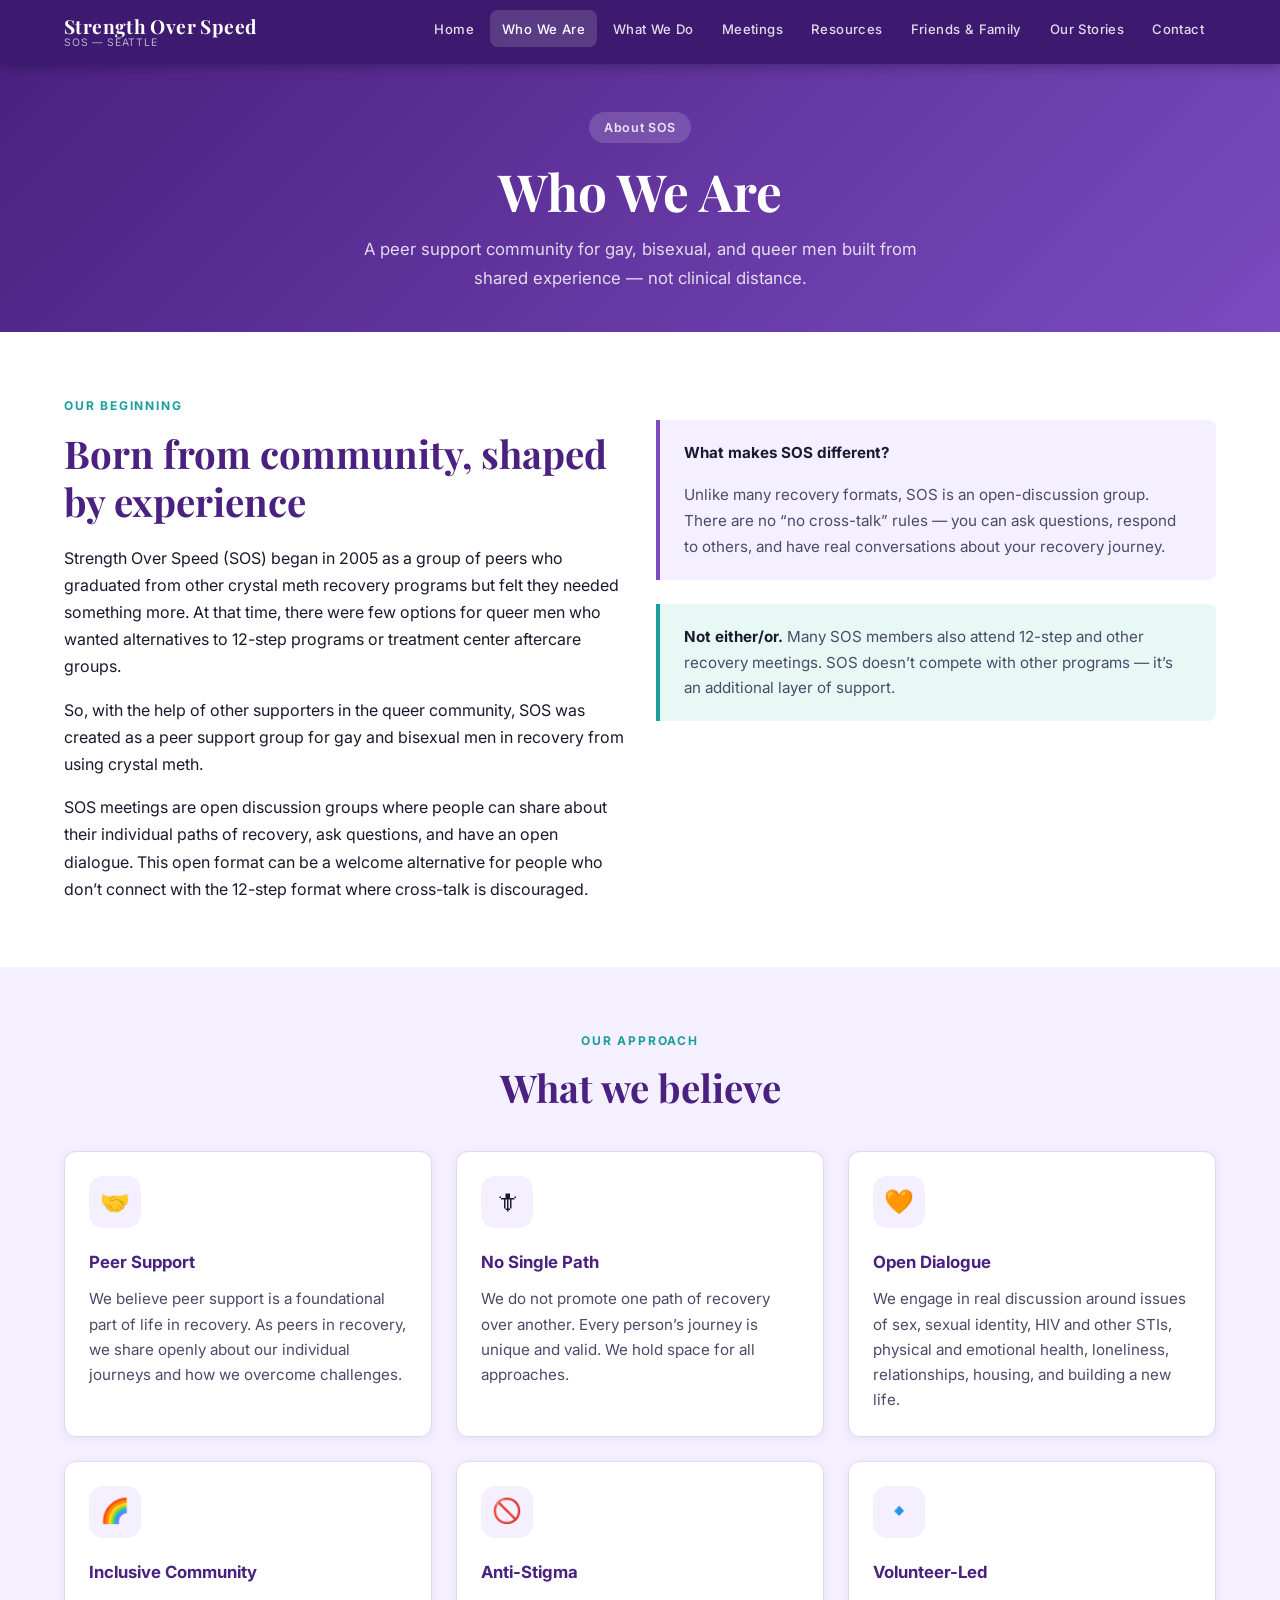
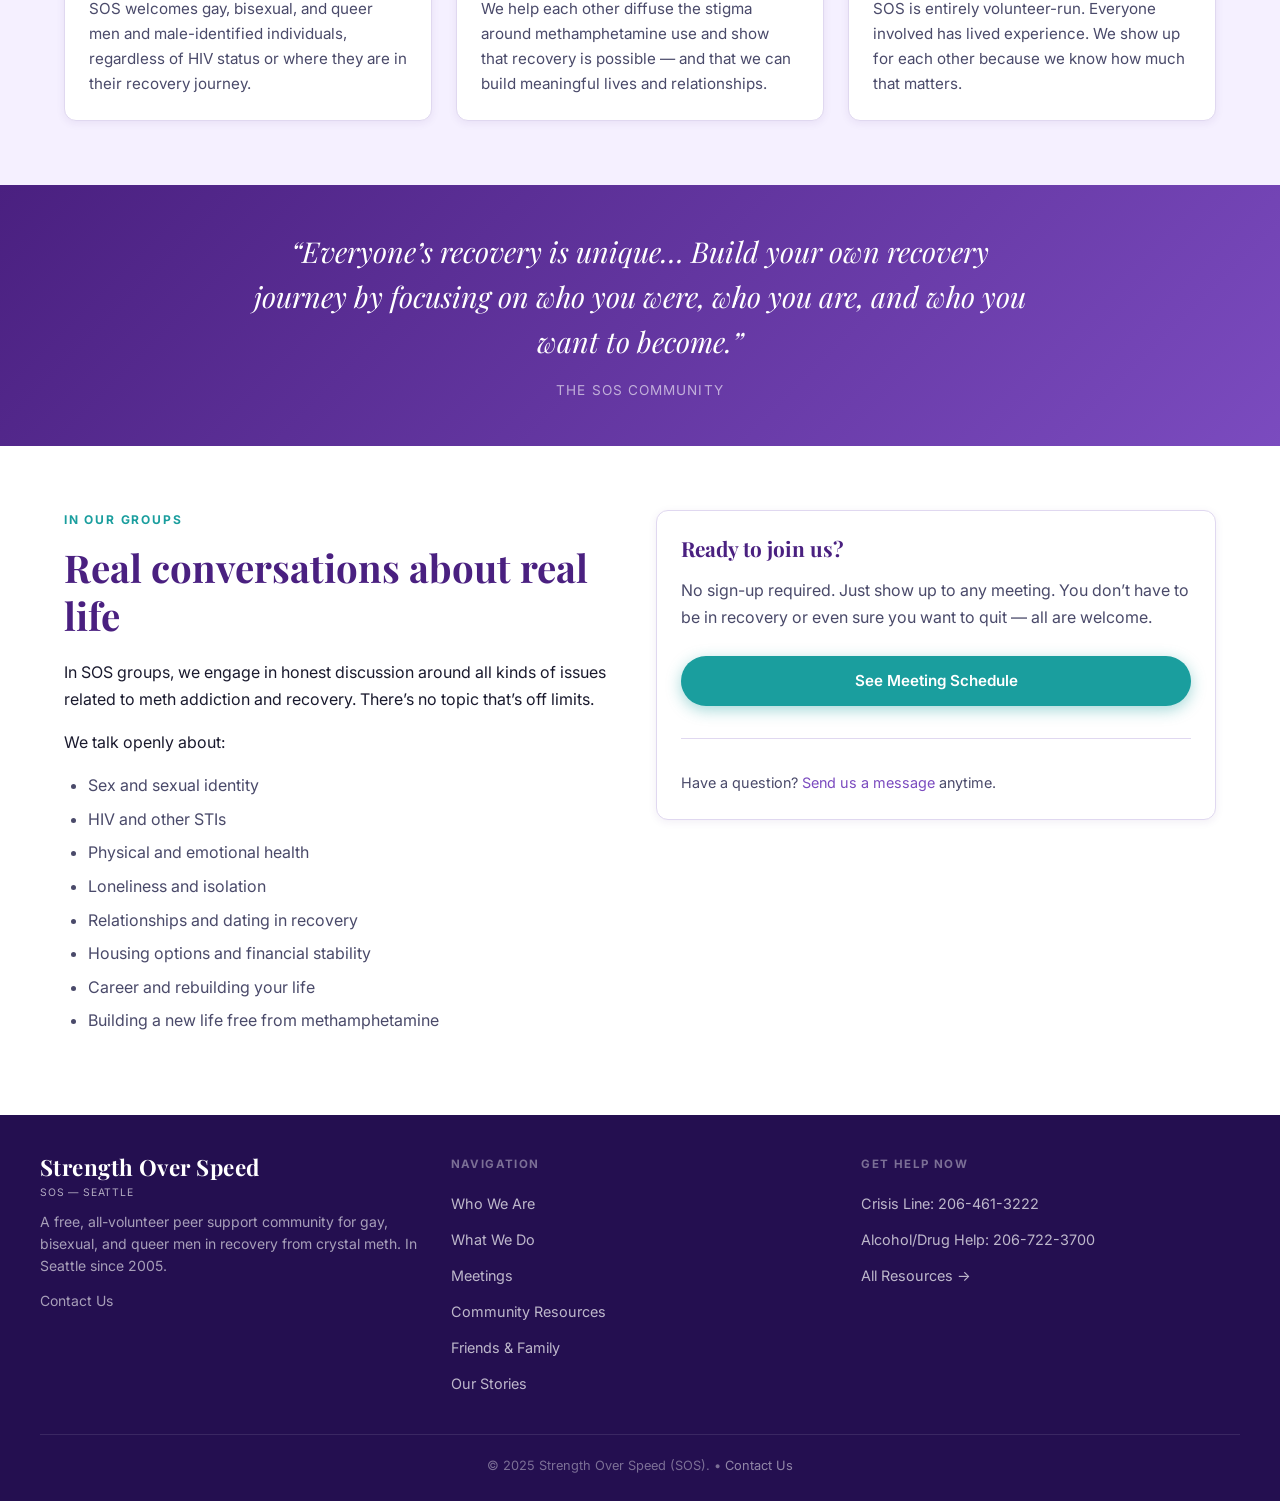
==== commit 1a3a465e: "Add social preview OG images and meta tags to all pages - Add og-image-default.png (Learn About SOS)" ====
--- a/about.html
+++ b/about.html
@@ -5,6 +5,15 @@
   <meta name="viewport" content="width=device-width, initial-scale=1.0">
   <title>Who We Are — Strength Over Speed - Seattle</title>
   <meta name="description" content="Learn about Strength Over Speed (SOS) — a peer-led crystal meth recovery community for gay, bisexual, and queer men in Seattle, founded in 2005.">
+  <meta property="og:type" content="website">
+  <meta property="og:url" content="https://strengthoverspeed.net/about.html">
+  <meta property="og:title" content="Who We Are — Strength Over Speed - Seattle">
+  <meta property="og:description" content="Learn about Strength Over Speed (SOS) — a peer-led crystal meth recovery community for gay, bisexual, and queer men in Seattle, founded in 2005.">
+  <meta property="og:image" content="https://strengthoverspeed.net/og-image-default.png">
+  <meta property="og:image:width" content="1200">
+  <meta property="og:image:height" content="630">
+  <meta name="twitter:card" content="summary_large_image">
+  <meta name="twitter:image" content="https://strengthoverspeed.net/og-image-default.png">
   <link rel="icon" type="image/svg+xml" href="https://strengthoverspeed.net/soslogo.svg">
   <link rel="stylesheet" href="style.css">
 </head>
--- a/style.css
+++ b/style.css
@@ -68,7 +68,7 @@
 /* --- Layout --- */
 .container {
   width: 100%;
-  max-width: 1100px;
+  max-width: 1200px;
   margin: 0 auto;
   padding: 0 1.5rem;
 }
@@ -276,6 +276,8 @@
   box-shadow: var(--shadow-sm);
   border: 1px solid var(--border);
   transition: var(--transition);
+  overflow-wrap: break-word;
+  min-width: 0;
 }
 .card:hover {
   box-shadow: var(--shadow-md);
@@ -317,6 +319,12 @@
   gap: 2rem;
   align-items: start;
 }
+.grid-4 {
+  display: grid;
+  grid-template-columns: repeat(4, minmax(0, 1fr));
+  gap: 1.25rem;
+  align-items: start;
+}
 
 /* --- Section Headers --- */
 .section-header {
@@ -427,6 +435,13 @@
 .meetings-table--compact td {
   padding: 0.6rem 1.25rem;
 }
+.loc-map {
+  display: none;
+  color: var(--teal);
+  font-weight: 600;
+  text-decoration: none;
+}
+.loc-map:hover { text-decoration: underline; }
 .badge {
   display: inline-block;
   padding: 0.2rem 0.65rem;
@@ -519,7 +534,7 @@
   padding: 2.5rem 1.5rem 1.5rem;
 }
 .footer__inner {
-  max-width: 1100px;
+  max-width: 1200px;
   margin: 0 auto;
   display: grid;
   grid-template-columns: repeat(auto-fit, minmax(220px, 1fr));
@@ -559,7 +574,7 @@
 .footer__links a:hover { color: #FFFFFF; }
 
 .footer__bottom {
-  max-width: 1100px;
+  max-width: 1200px;
   margin: 1.75rem auto 0;
   padding-top: 1.25rem;
   border-top: 1px solid rgba(255,255,255,0.1);
@@ -631,6 +646,7 @@
 
 /* --- Responsive --- */
 @media (max-width: 768px) {
+  .grid-4 { grid-template-columns: repeat(2, 1fr); }
   .nav__links {
     display: none;
     position: absolute;
@@ -651,9 +667,12 @@
   .meetings-table { font-size: 0.88rem; }
   .meetings-table thead th,
   .meetings-table td { padding: 0.75rem 1rem; }
+  .loc-full { display: none; }
+  .loc-map { display: inline; }
 }
 
 @media (max-width: 480px) {
+  .grid-4 { grid-template-columns: 1fr; }
   .hero__cta-group { flex-direction: column; align-items: center; }
   .btn { width: 100%; max-width: 280px; text-align: center; }
 }
